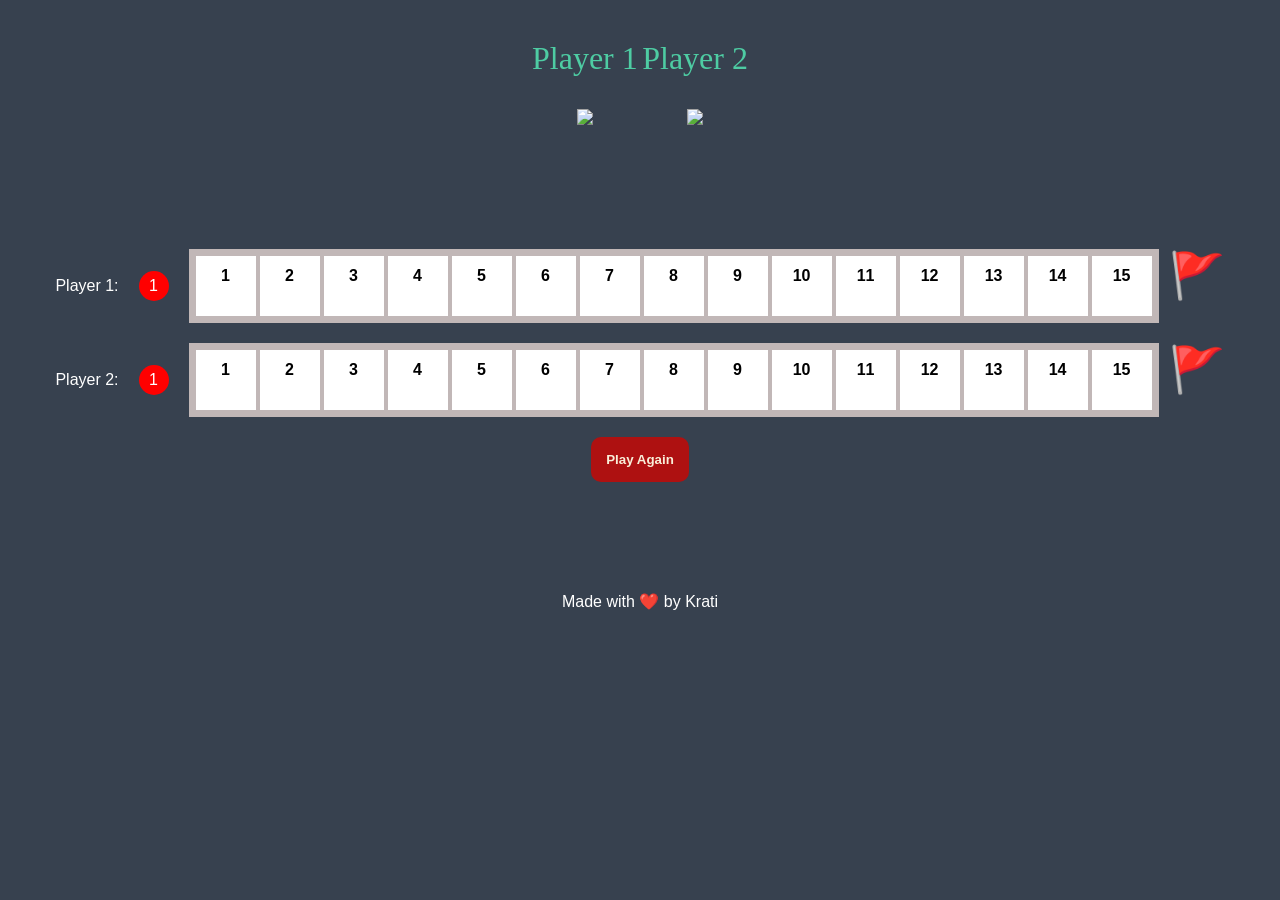
==== index.html @ 89a0c04e "Initial commit: Rollzy Game" ====
<!DOCTYPE html>
<html lang="en">
<head>
    <meta charset="UTF-8">
    <meta name="viewport" content="width=device-width, initial-scale=1.0">
    <link rel="stylesheet" href="gamep.css">
    <title>Pathway Game</title>
</head>
<body>
    <div class="container">
        <div class="dice">
            <p>Player 1</p>
            <img class="img1" src="./Dicee+Challenge+-+Starting+Files/images/dice6.png">
        </div>
        <div class="dice">
            <p>Player 2</p>
            <img class="img2" src="./Dicee+Challenge+-+Starting+Files/images/dice6.png">
        </div>
    </div>

    <div class="board">
        <div class="player">Player 1: <span id="p1-token" class="player-token">1</span></div>
        <div class="track" id="track1"></div>
        <div class="goal">🚩</div>
    </div>
    <div class="board">
        <div class="player">Player 2: <span id="p2-token" class="player-token">1</span></div>
        <div class="track" id="track2"></div>
        <div class="goal">🚩</div>
    </div>
    <h2 id="winner"></h2>

    <button id="newGameBtn">Play Again</button>
    
    <footer>
        Made with ❤️ by Krati
      </footer>

    <script src="gamep.js"></script>
</body>
</html>
---- gamep.css ----
body {
    text-align: center;
    font-family: Arial, sans-serif;
}
.goal{
    display:
}
.container {
    width: 70%;
    margin: auto;
    text-align: center;
    margin-bottom: 120px;
  }
  
  .dice {
    text-align: center;
    display: inline-block;
  
  }
  
  body {
    /* background-color: rgb(123, 87, 37); */
    background-color: rgb(55, 65, 79);
    overflow: hidden;
  }
  
  h1 {
    margin: 30px;
    font-family: 'Lobster', cursive;
    text-shadow: 5px 0 #ffffff;
    font-size: 8rem;
    color: #4ECCA3;
  }
  
  p {
    font-size: 2rem;
    color: #4ECCA3;
    font-family: 'Indie Flower', cursive;
  }
  
  img {
    width: 50%;
  }
  
  .board {
    display: flex;
    justify-content: center;
    margin: 20px;
}
.player {
    display: flex;
    align-items: center;
    color: white;
}
.track {
    display: flex;
    background-color: rgb(193, 183, 183);
    padding: 5px;
}

.cell {
    width: 60px;
    height: 60px;
    line-height: 40px;
    text-align: center;
    background: white;
    margin: 2px;
    font-weight: bold;
}
.player-token {
    background: red;
    color: white;
    border-radius: 50%;
    width: 30px;
    height: 30px;
    display: inline-block;
    line-height: 30px;
    margin-right: 20px;
    margin-left: 20px;
}

.goal {
    font-size: 45px; /* Increase flag size */
    margin-left: 10px;
}

h2{
  /* margin-top: 10px; */
  color: rgb(249, 239, 217);
}
footer {
  font-family: sans-serif;
  margin-top: 110px;
  position: sticky;
  color: white;
}

#newGameBtn{
  padding: 15px;
  background-color: rgb(174, 17, 17);
  color: rgb(249, 239, 217);
  border-radius: 10px;
  border: none;
  font-weight: bold;
  font-style: normal;
  
}
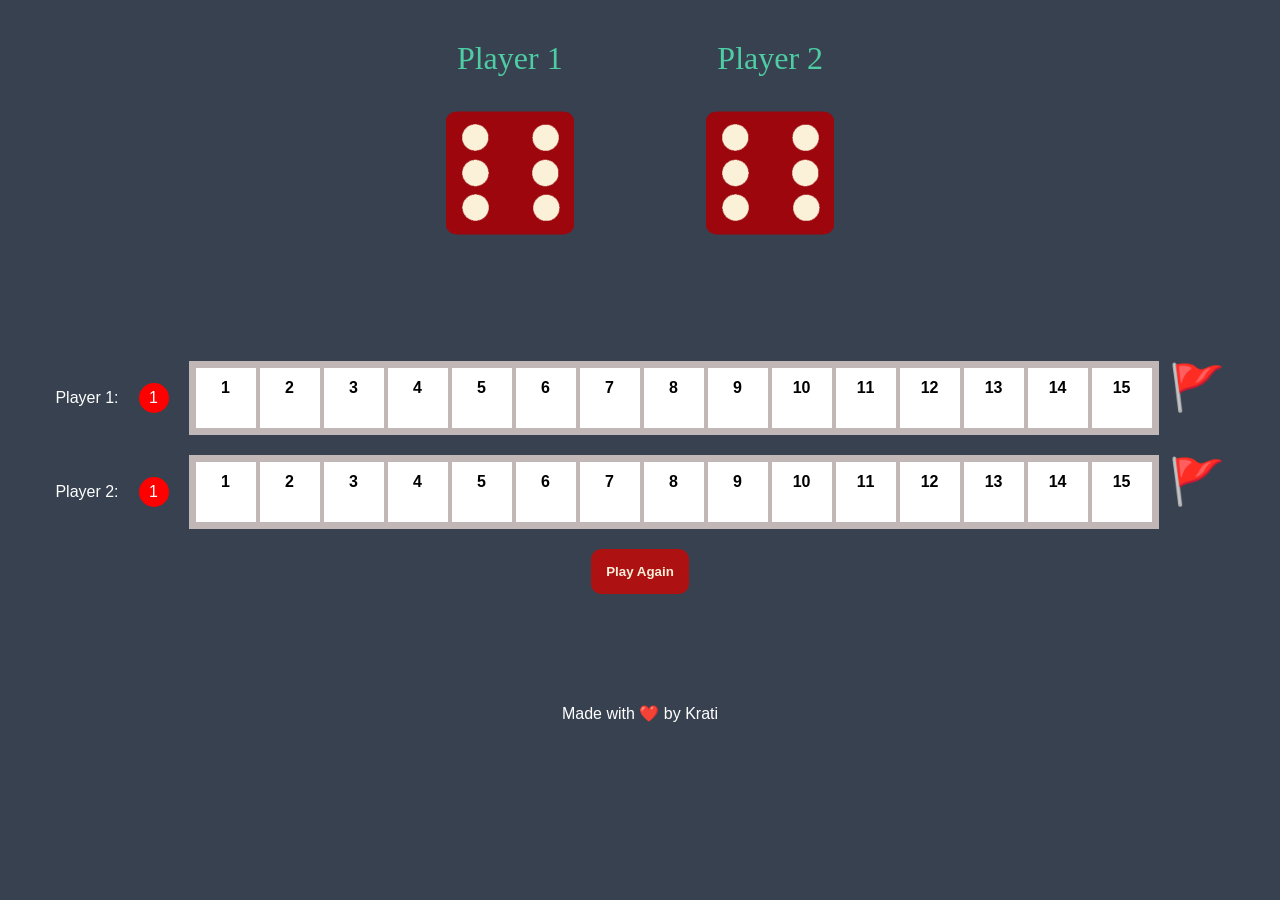
==== commit 5328f457: "Update index.html" ====
--- a/index.html
+++ b/index.html
@@ -10,11 +10,11 @@
     <div class="container">
         <div class="dice">
             <p>Player 1</p>
-            <img class="img1" src="./Dicee+Challenge+-+Starting+Files/images/dice6.png">
+            <img class="img1" src="./images/dice6.png">
         </div>
         <div class="dice">
             <p>Player 2</p>
-            <img class="img2" src="./Dicee+Challenge+-+Starting+Files/images/dice6.png">
+            <img class="img2" src="./images/dice6.png">
         </div>
     </div>
 
@@ -38,4 +38,4 @@
 
     <script src="gamep.js"></script>
 </body>
-</html>+</html>
